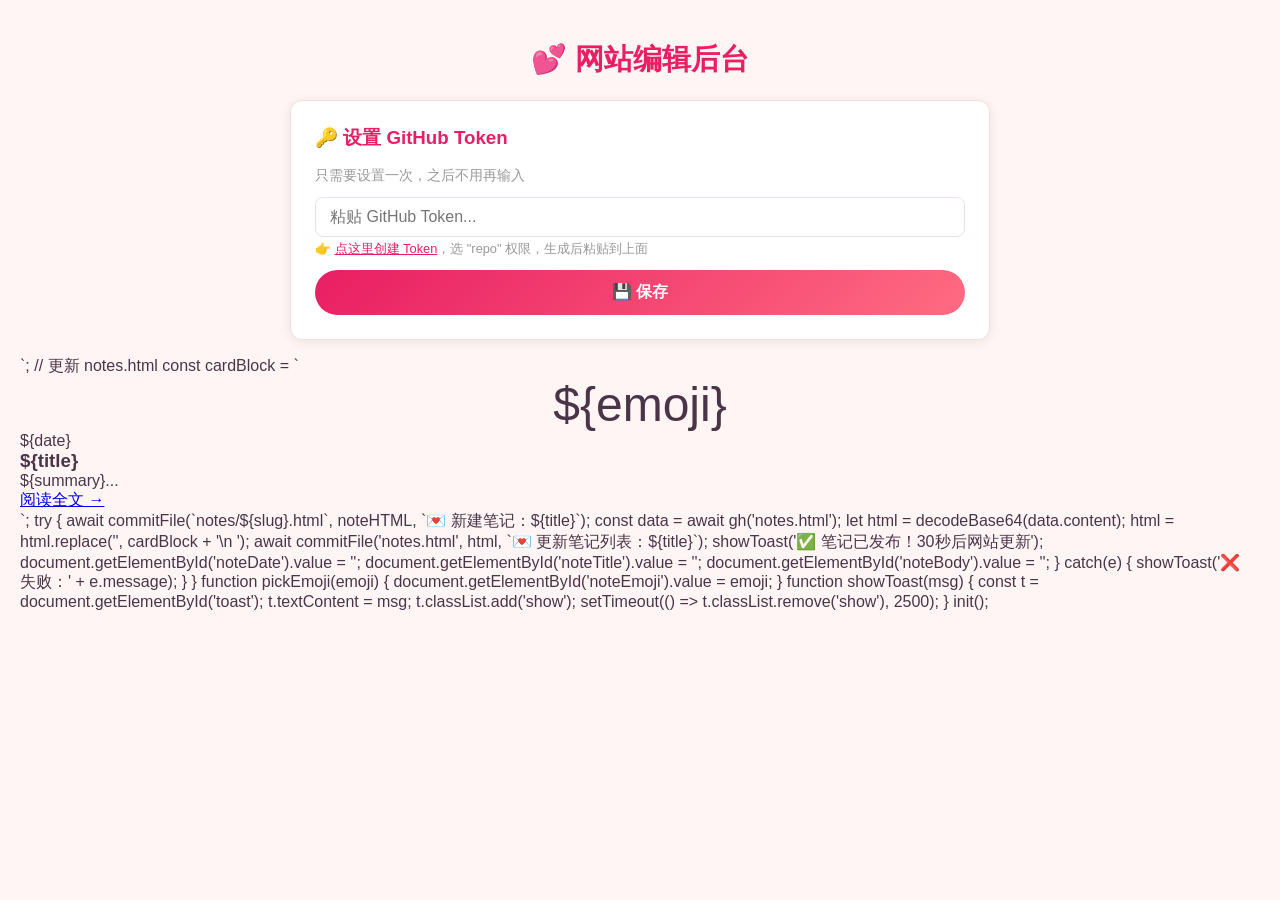
==== admin.html @ 6e0bbe56 "添加在线编辑后台" ====
<!DOCTYPE html>
<html lang="zh-CN" data-theme="light">
<head>
  <meta charset="UTF-8">
  <meta name="viewport" content="width=device-width, initial-scale=1.0">
  <title>💕 编辑后台 - Love Story</title>
  <style>
    :root {
      --rose: #e91e63; --bg: #fff5f5; --white: #fff; --text: #4a3548;
      --border: #f0e0e0; --shadow: 0 2px 12px rgba(0,0,0,0.08);
      --radius: 12px;
    }
    * { box-sizing: border-box; margin: 0; padding: 0; }
    body {
      font-family: -apple-system, "PingFang SC", sans-serif;
      background: var(--bg); color: var(--text);
      min-height: 100vh; padding: 20px;
    }
    .container { max-width: 700px; margin: 0 auto; }
    h1 { text-align: center; color: var(--rose); margin: 20px 0; font-size: 1.8rem; }
    .card {
      background: var(--white); border-radius: var(--radius);
      padding: 24px; margin-bottom: 16px;
      box-shadow: var(--shadow); border: 1px solid var(--border);
    }
    .card h3 { margin-bottom: 16px; color: var(--rose); }
    label { display: block; font-weight: 600; margin: 12px 0 4px; font-size: 0.9rem; }
    input, textarea {
      width: 100%; padding: 10px 14px; border: 1px solid var(--border);
      border-radius: 8px; font-size: 1rem; font-family: inherit;
      transition: border 0.2s;
    }
    input:focus, textarea:focus { outline: none; border-color: var(--rose); }
    textarea { resize: vertical; min-height: 120px; }
    .btn {
      background: linear-gradient(135deg, #e91e63, #ff6b81);
      color: #fff; border: none; padding: 12px 28px;
      border-radius: 25px; font-size: 1rem; font-weight: 600;
      cursor: pointer; margin-top: 12px; width: 100%;
      font-family: inherit;
    }
    .btn:active { transform: scale(0.98); }
    .toast {
      position: fixed; bottom: 24px; left: 50%; transform: translateX(-50%);
      background: #333; color: #fff; padding: 12px 24px;
      border-radius: 25px; font-size: 0.9rem; z-index: 999;
      opacity: 0; transition: opacity 0.3s;
    }
    .toast.show { opacity: 1; }
    .token-section { text-align: center; }
    .token-section input { text-align: center; }
    .tab-bar { display: flex; gap: 8px; margin-bottom: 16px; }
    .tab {
      flex: 1; padding: 10px; text-align: center;
      border: 1px solid var(--border); border-radius: 20px;
      cursor: pointer; font-size: 0.9rem; background: var(--white);
      font-family: inherit;
    }
    .tab.active { background: var(--rose); color: #fff; border-color: var(--rose); }
    .emoji-pick { display: flex; gap: 4px; flex-wrap: wrap; margin-top: 6px; }
    .emoji-pick span {
      font-size: 1.5rem; cursor: pointer; padding: 4px;
      border-radius: 8px; transition: 0.2s;
    }
    .emoji-pick span:hover { background: var(--bg); }
    .note-item, .story-item {
      background: var(--bg); border-radius: 8px; padding: 12px; margin: 8px 0;
      display: flex; justify-content: space-between; align-items: center;
      border: 1px solid var(--border);
    }
    .delete-btn {
      background: none; border: none; color: #e91e63;
      cursor: pointer; font-size: 1.2rem; padding: 4px 8px;
    }
    .hint { color: #999; font-size: 0.8rem; margin-top: 4px; }
  </style>
</head>
<body>
  <div class="container">
    <h1>💕 网站编辑后台</h1>

    <!-- Token 登录 -->
    <div class="card" id="tokenSection">
      <h3>🔑 设置 GitHub Token</h3>
      <p style="font-size:0.85rem;color:#999;margin-bottom:12px;">只需要设置一次，之后不用再输入</p>
      <input type="password" id="tokenInput" placeholder="粘贴 GitHub Token...">
      <p class="hint">
        👉 <a href="https://github.com/settings/tokens/new?scopes=repo&description=love-story-admin" target="_blank" style="color:#e91e63;">点这里创建 Token</a>，选 "repo" 权限，生成后粘贴到上面
      </p>
      <button class="btn" onclick="saveToken()">💾 保存</button>
    </div>

    <!-- 标签切换 -->
    <div class="tab-bar" id="tabBar" style="display:none;">
      <button class="tab active" onclick="switchTab('story')">📖 故事时刻</button>
      <button class="tab" onclick="switchTab('note')">💌 恋爱笔记</button>
    </div>

    <!-- 故事编辑器 -->
    <div class="card" id="storyEditor" style="display:none;">
      <h3>📖 添加故事时刻</h3>
      <label>日期</label>
      <input type="text" id="storyDate" placeholder="如：2026年6月28日">
      <label>标题</label>
      <input type="text" id="storyTitle" placeholder="如：我们在一起了">
      <label>内容</label>
      <textarea id="storyBody" placeholder="写一段描述..."></textarea>
      <button class="btn" onclick="addStory()">➕ 添加到故事线</button>
      <div id="storyList"></div>
    </div>

    <!-- 笔记编辑器 -->
    <div class="card" id="noteEditor" style="display:none;">
      <h3>💌 写恋爱笔记</h3>
      <label>日期</label>
      <input type="text" id="noteDate" placeholder="如：2026年7月1日">
      <label>标题</label>
      <input type="text" id="noteTitle" placeholder="如：第一次约会">
      <label>封面 Emoji</label>
      <div class="emoji-pick">
        <span onclick="pickEmoji('💌')">💌</span>
        <span onclick="pickEmoji('💝')">💝</span>
        <span onclick="pickEmoji('💕')">💕</span>
        <span onclick="pickEmoji('💖')">💖</span>
        <span onclick="pickEmoji('🌷')">🌷</span>
        <span onclick="pickEmoji('🌸')">🌸</span>
        <span onclick="pickEmoji('🌹')">🌹</span>
        <span onclick="pickEmoji('💗')">💗</span>
        <span onclick="pickEmoji('✨')">✨</span>
        <span onclick="pickEmoji('🩷')">🩷</span>
        <span onclick="pickEmoji('🌊')">🌊</span>
        <span onclick="pickEmoji('🎂')">🎂</span>
      </div>
      <input type="text" id="noteEmoji" value="💌" style="margin-top:4px;">
      <label>内容</label>
      <textarea id="noteBody" placeholder="写下你想说的话...&#10;&#10;提示：空一行分段，第一行是封面摘要"></textarea>
      <button class="btn" onclick="addNote()">➕ 发布笔记</button>
      <div id="noteList"></div>
    </div>

    <div class="toast" id="toast"></div>
  </div>

  <script>
    const REPO = 'zlsky-rooter/love-story';
    const BRANCH = 'main';
    let token = '';
    let currentTab = 'story';

    // --- 初始化 ---
    function init() {
      token = localStorage.getItem('gh_token') || '';
      if (token) {
        document.getElementById('tokenSection').style.display = 'none';
        document.getElementById('tabBar').style.display = 'flex';
        switchTab('story');
      }
    }

    function saveToken() {
      token = document.getElementById('tokenInput').value.trim();
      if (!token) return showToast('请粘贴 Token');
      localStorage.setItem('gh_token', token);
      document.getElementById('tokenSection').style.display = 'none';
      document.getElementById('tabBar').style.display = 'flex';
      switchTab('story');
      showToast('✅ Token 已保存！');
    }

    function switchTab(tab) {
      currentTab = tab;
      document.querySelectorAll('.tab').forEach(t => t.classList.remove('active'));
      event.target.classList.add('active');
      document.getElementById('storyEditor').style.display = tab === 'story' ? '' : 'none';
      document.getElementById('noteEditor').style.display = tab === 'note' ? '' : 'none';
      if (tab === 'story') loadStories();
      else loadNotes();
    }

    // --- GitHub API ---
    async function gh(path) {
      const res = await fetch(`https://api.github.com/repos/${REPO}/contents/${path}`, {
        headers: { Authorization: `token ${token}`, Accept: 'application/vnd.github.v3+json' }
      });
      if (!res.ok) throw new Error(await res.text());
      return res.json();
    }

    function decodeBase64(str) { return decodeURIComponent(atob(str).split('').map(c => '%' + ('00' + c.charCodeAt(0).toString(16)).slice(-2)).join('')); }

    async function commitFile(path, content, message) {
      let sha = undefined;
      try { const f = await gh(path); sha = f.sha; } catch(e) {}
      const body = {
        message, content: btoa(unescape(encodeURIComponent(content))), branch: BRANCH
      };
      if (sha) body.sha = sha;
      await fetch(`https://api.github.com/repos/${REPO}/contents/${path}`, {
        method: 'PUT', headers: { Authorization: `token ${token}`, 'Content-Type': 'application/json' },
        body: JSON.stringify(body)
      });
    }

    // --- 故事时间线 ---
    async function loadStories() {
      const list = document.getElementById('storyList');
      try {
        const data = await gh('story.html');
        const html = decodeBase64(data.content);
        list.innerHTML = '<p style="margin-top:16px;color:#999;">✅ 已加载故事页面</p>';
      } catch(e) {
        list.innerHTML = '<p style="margin-top:16px;color:red;">❌ 加载失败</p>';
      }
    }

    async function addStory() {
      const date = document.getElementById('storyDate').value.trim();
      const title = document.getElementById('storyTitle').value.trim();
      const body = document.getElementById('storyBody').value.trim();
      if (!date || !title || !body) return showToast('请填写完整');

      const item = `
    <div class="timeline-item">
      <div class="timeline-dot"></div>
      <div class="timeline-content">
        <div class="timeline-date">${date}</div>
        <h3>${title}</h3>
        <p>${body}</p>
      </div>
    </div>`;

      try {
        const data = await gh('story.html');
        let html = decodeBase64(data.content);
        html = html.replace('<!-- 🔧 在这里添加新的故事时刻 -->', item + '\n    <!-- 🔧 在这里添加新的故事时刻 -->');
        await commitFile('story.html', html, `📖 添加故事：${title}`);
        showToast('✅ 故事已发布！30秒后网站更新');
        document.getElementById('storyDate').value = '';
        document.getElementById('storyTitle').value = '';
        document.getElementById('storyBody').value = '';
      } catch(e) {
        showToast('❌ 失败：' + e.message);
      }
    }

    // --- 恋爱笔记 ---
    async function loadNotes() {
      try {
        const data = await gh('notes.html');
        showToast('✅ 已连接');
      } catch(e) {}
    }

    async function addNote() {
      const date = document.getElementById('noteDate').value.trim();
      const title = document.getElementById('noteTitle').value.trim();
      const emoji = document.getElementById('noteEmoji').value.trim() || '💌';
      const body = document.getElementById('noteBody').value.trim();
      if (!date || !title || !body) return showToast('请填写完整');

      const slug = title.replace(/[^a-zA-Z0-9一-龥]/g, '-');
      const summary = body.split('\n')[0].substring(0, 80);
      const color1 = '#ffd1d1', color2 = '#f48fb1';

      // 创建笔记 HTML
      const noteHTML = `<!DOCTYPE html>
<html lang="zh-CN" data-theme="light">
<head>
  <meta charset="UTF-8">
  <meta name="viewport" content="width=device-width, initial-scale=1.0">
  <title>${title} - Love Story</title>
  <link rel="icon" href="data:image/svg+xml,<svg xmlns='http://www.w3.org/2000/svg' viewBox='0 0 100 100'><text y='.9em' font-size='90'>💕</text></svg>">
  <link rel="stylesheet" href="../css/style.css">
</head>
<body>
  <div id="hearts-container" class="hearts-container"></div>
  <nav class="navbar">
    <div class="navbar-inner">
      <a href="../index.html" class="nav-brand"><span class="heart">💕</span> Love Story</a>
      <button class="nav-toggle" aria-label="菜单">☰</button>
      <ul class="nav-links">
        <li><a href="../index.html">🏠 首页</a></li>
        <li><a href="../story.html">📖 我们的故事</a></li>
        <li><a href="../gallery.html">📸 照片墙</a></li>
        <li><a href="../notes.html">💌 恋爱笔记</a></li>
        <li><button class="theme-btn"><span class="theme-icon">🌙</span></button></li>
      </ul>
    </div>
  </nav>
  <article class="article">
    <a href="../notes.html" class="article-back">← 返回笔记列表</a>
    <header class="article-header">
      <h1>${title}</h1>
      <div class="article-date">${date}</div>
    </header>
    <div class="article-body">
${body.split('\n').map(line => line.trim() ? `<p>${line}</p>` : '').join('\n')}
    </div>
  </article>
  <footer class="footer"><p>Made with <span class="heart">💕</span> for the one I love</p></footer>
  <script src="../js/main.js"></script>
</body>
</html>`;

      // 更新 notes.html
      const cardBlock = `
    <article class="note-card">
      <div class="note-card-cover" style="background: linear-gradient(135deg, ${color1}, ${color2}); display: flex; align-items: center; justify-content: center; font-size: 3rem;">${emoji}</div>
      <div class="note-card-body">
        <div class="note-card-date">${date}</div>
        <h3>${title}</h3>
        <p>${summary}...</p>
        <a href="notes/${slug}.html" class="read-more">阅读全文 →</a>
      </div>
    </article>`;

      try {
        await commitFile(`notes/${slug}.html`, noteHTML, `💌 新建笔记：${title}`);
        const data = await gh('notes.html');
        let html = decodeBase64(data.content);
        html = html.replace('<!-- 🔧 在这里添加新的笔记卡片 -->', cardBlock + '\n    <!-- 🔧 在这里添加新的笔记卡片 -->');
        await commitFile('notes.html', html, `💌 更新笔记列表：${title}`);
        showToast('✅ 笔记已发布！30秒后网站更新');
        document.getElementById('noteDate').value = '';
        document.getElementById('noteTitle').value = '';
        document.getElementById('noteBody').value = '';
      } catch(e) {
        showToast('❌ 失败：' + e.message);
      }
    }

    function pickEmoji(emoji) {
      document.getElementById('noteEmoji').value = emoji;
    }

    function showToast(msg) {
      const t = document.getElementById('toast');
      t.textContent = msg; t.classList.add('show');
      setTimeout(() => t.classList.remove('show'), 2500);
    }

    init();
  </script>
</body>
</html>
---- css/style.css ----
/* ========================================
   恋爱纪念网站 - Love Story
   系统字体栈，无外部依赖，国内可访问
   ======================================== */

/* --- CSS 变量 --- */
:root {
  --rose: #e91e63;
  --rose-light: #f48fb1;
  --rose-dark: #c2185b;
  --coral: #ff6b81;
  --peach: #ffd1d1;
  --bg-warm: #fff5f5;
  --bg-cream: #fffaf7;
  --white: #ffffff;
  --text: #4a3548;
  --text-light: #7a6b78;
  --text-muted: #a898a5;
  --border: #f0e0e0;
  --shadow: 0 4px 20px rgba(233, 30, 99, 0.1);
  --shadow-hover: 0 8px 30px rgba(233, 30, 99, 0.18);
  --radius: 16px;
  --radius-sm: 10px;
  --max-width: 960px;
  --transition: 0.3s cubic-bezier(0.4, 0, 0.2, 1);

  /* 暗色模式 */
  --dark-bg: #1a1218;
  --dark-surface: #2d1b2e;
  --dark-text: #e8d5e0;
  --dark-text-light: #c4a8b8;
  --dark-border: #3d2a38;
}

[data-theme="dark"] {
  --bg-warm: var(--dark-bg);
  --bg-cream: var(--dark-surface);
  --white: var(--dark-surface);
  --text: var(--dark-text);
  --text-light: var(--dark-text-light);
  --text-muted: #8a7a85;
  --border: var(--dark-border);
  --shadow: 0 4px 20px rgba(0, 0, 0, 0.3);
  --shadow-hover: 0 8px 30px rgba(0, 0, 0, 0.4);
}

/* --- 基础重置 --- */
*, *::before, *::after {
  box-sizing: border-box;
  margin: 0;
  padding: 0;
}

html {
  scroll-behavior: smooth;
}

body {
  font-family:
    -apple-system, BlinkMacSystemFont,
    "Segoe UI", "PingFang SC", "Microsoft YaHei",
    "Hiragino Sans GB", "WenQuanYi Micro Hei",
    "Noto Sans SC", sans-serif;
  background-color: var(--bg-warm);
  color: var(--text);
  line-height: 1.8;
  min-height: 100vh;
  transition: background-color var(--transition), color var(--transition);
}

a {
  color: var(--rose);
  text-decoration: none;
  transition: color var(--transition);
}

a:hover {
  color: var(--rose-dark);
}

img {
  max-width: 100%;
  height: auto;
  display: block;
}

/* --- 导航栏 --- */
.navbar {
  background: var(--white);
  border-bottom: 1px solid var(--border);
  position: sticky;
  top: 0;
  z-index: 100;
  backdrop-filter: blur(12px);
  transition: background var(--transition), border-color var(--transition);
}

.navbar-inner {
  max-width: var(--max-width);
  margin: 0 auto;
  padding: 0 24px;
  display: flex;
  align-items: center;
  justify-content: space-between;
  height: 60px;
}

.nav-brand {
  font-size: 1.25rem;
  font-weight: 700;
  color: var(--rose);
  display: flex;
  align-items: center;
  gap: 8px;
}

.nav-brand .heart {
  display: inline-block;
  animation: heartbeat 1.5s ease-in-out infinite;
}

@keyframes heartbeat {
  0%, 100% { transform: scale(1); }
  15% { transform: scale(1.25); }
  30% { transform: scale(1); }
  45% { transform: scale(1.25); }
  60% { transform: scale(1); }
}

.nav-links {
  display: flex;
  list-style: none;
  gap: 8px;
}

.nav-links a {
  padding: 8px 16px;
  border-radius: 20px;
  color: var(--text-light);
  font-size: 0.95rem;
  font-weight: 500;
  transition: all var(--transition);
}

.nav-links a:hover,
.nav-links a.active {
  color: var(--rose);
  background: var(--peach);
}

.nav-toggle {
  display: none;
  background: none;
  border: none;
  color: var(--text);
  font-size: 1.5rem;
  cursor: pointer;
  padding: 4px;
}

/* 主题切换按钮 */
.theme-btn {
  background: none;
  border: 1px solid var(--border);
  border-radius: 50%;
  width: 36px;
  height: 36px;
  display: flex;
  align-items: center;
  justify-content: center;
  cursor: pointer;
  font-size: 1.1rem;
  transition: all var(--transition);
  margin-left: 8px;
  color: var(--text);
}

.theme-btn:hover {
  border-color: var(--rose);
  background: var(--peach);
}

/* --- 通用容器 --- */
.container {
  max-width: var(--max-width);
  margin: 0 auto;
  padding: 0 24px;
}

/* --- 按钮 --- */
.btn {
  display: inline-flex;
  align-items: center;
  gap: 8px;
  padding: 12px 28px;
  border-radius: 30px;
  font-size: 1rem;
  font-weight: 600;
  border: none;
  cursor: pointer;
  transition: all var(--transition);
  font-family: inherit;
}

.btn-primary {
  background: linear-gradient(135deg, var(--rose), var(--coral));
  color: #fff;
  box-shadow: 0 4px 15px rgba(233, 30, 99, 0.35);
}

.btn-primary:hover {
  transform: translateY(-2px);
  box-shadow: 0 6px 20px rgba(233, 30, 99, 0.45);
}

.btn-outline {
  background: transparent;
  border: 2px solid var(--rose);
  color: var(--rose);
}

.btn-outline:hover {
  background: var(--rose);
  color: #fff;
}

/* --- 首页 Hero --- */
.hero {
  text-align: center;
  padding: 80px 24px 60px;
  position: relative;
  overflow: hidden;
}

.hero::before {
  content: '';
  position: absolute;
  top: -50%;
  left: -50%;
  width: 200%;
  height: 200%;
  background: radial-gradient(
    circle at 30% 50%,
    rgba(255, 107, 129, 0.08) 0%,
    transparent 50%
  ),
  radial-gradient(
    circle at 70% 50%,
    rgba(233, 30, 99, 0.06) 0%,
    transparent 50%
  );
  animation: heroGlow 8s ease-in-out infinite alternate;
  pointer-events: none;
}

@keyframes heroGlow {
  0% { transform: translate(0, 0) rotate(0deg); }
  100% { transform: translate(2%, 1%) rotate(3deg); }
}

.hero-content {
  position: relative;
  z-index: 1;
}

.hero-icon {
  font-size: 4rem;
  margin-bottom: 20px;
  animation: float 3s ease-in-out infinite;
}

@keyframes float {
  0%, 100% { transform: translateY(0); }
  50% { transform: translateY(-15px); }
}

.hero h1 {
  font-size: clamp(2rem, 5vw, 3.2rem);
  font-weight: 800;
  background: linear-gradient(135deg, var(--rose), var(--coral));
  -webkit-background-clip: text;
  -webkit-text-fill-color: transparent;
  background-clip: text;
  margin-bottom: 12px;
  line-height: 1.3;
}

.hero-subtitle {
  font-size: 1.1rem;
  color: var(--text-light);
  margin-bottom: 32px;
}

/* 倒计时 */
.countdown {
  display: flex;
  justify-content: center;
  gap: 20px;
  margin: 36px 0;
  flex-wrap: wrap;
}

.countdown-item {
  background: var(--white);
  border-radius: var(--radius);
  padding: 20px 16px;
  min-width: 90px;
  box-shadow: var(--shadow);
  transition: all var(--transition);
}

.countdown-item:hover {
  transform: translateY(-4px);
  box-shadow: var(--shadow-hover);
}

.countdown-number {
  font-size: 2.5rem;
  font-weight: 800;
  color: var(--rose);
  line-height: 1;
}

.countdown-label {
  font-size: 0.85rem;
  color: var(--text-muted);
  margin-top: 6px;
}

.love-days {
  font-size: 1.1rem;
  color: var(--text-light);
  margin-top: 8px;
}

.love-days strong {
  color: var(--rose);
  font-size: 1.4rem;
}

/* --- 页面标题 --- */
.page-header {
  text-align: center;
  padding: 60px 24px 20px;
}

.page-header h1 {
  font-size: 2.2rem;
  font-weight: 800;
  color: var(--text);
  margin-bottom: 8px;
}

.page-header p {
  color: var(--text-light);
  font-size: 1.05rem;
}

/* --- 时间线 --- */
.timeline {
  position: relative;
  padding: 40px 0;
}

.timeline::before {
  content: '';
  position: absolute;
  left: 50%;
  transform: translateX(-50%);
  top: 0;
  bottom: 0;
  width: 2px;
  background: linear-gradient(to bottom, var(--rose-light), var(--peach), var(--rose-light));
  border-radius: 1px;
}

.timeline-item {
  display: flex;
  align-items: flex-start;
  margin-bottom: 48px;
  position: relative;
}

.timeline-item:nth-child(odd) {
  flex-direction: row;
}

.timeline-item:nth-child(even) {
  flex-direction: row-reverse;
}

.timeline-dot {
  position: absolute;
  left: 50%;
  transform: translateX(-50%);
  width: 16px;
  height: 16px;
  background: var(--rose);
  border-radius: 50%;
  border: 4px solid var(--bg-warm);
  z-index: 1;
  top: 28px;
}

.timeline-content {
  width: calc(50% - 40px);
  background: var(--white);
  border-radius: var(--radius);
  padding: 24px;
  box-shadow: var(--shadow);
  transition: all var(--transition);
}

.timeline-content:hover {
  box-shadow: var(--shadow-hover);
  transform: translateY(-2px);
}

.timeline-date {
  font-size: 0.85rem;
  color: var(--rose);
  font-weight: 700;
  margin-bottom: 8px;
}

.timeline-content h3 {
  font-size: 1.2rem;
  margin-bottom: 8px;
  color: var(--text);
}

.timeline-content p {
  color: var(--text-light);
  font-size: 0.95rem;
}

/* --- 照片墙 --- */
.gallery-filter {
  display: flex;
  justify-content: center;
  gap: 12px;
  margin: 24px 0 36px;
  flex-wrap: wrap;
}

.filter-btn {
  padding: 8px 20px;
  border-radius: 20px;
  border: 1px solid var(--border);
  background: var(--white);
  color: var(--text-light);
  font-size: 0.9rem;
  cursor: pointer;
  transition: all var(--transition);
  font-family: inherit;
}

.filter-btn:hover,
.filter-btn.active {
  background: var(--rose);
  color: #fff;
  border-color: var(--rose);
}

.gallery-grid {
  display: grid;
  grid-template-columns: repeat(auto-fill, minmax(280px, 1fr));
  gap: 20px;
  padding: 0 24px 60px;
}

.gallery-item {
  border-radius: var(--radius);
  overflow: hidden;
  cursor: pointer;
  position: relative;
  aspect-ratio: 4/3;
  box-shadow: var(--shadow);
  transition: all var(--transition);
  background: var(--border);
}

.gallery-item:hover {
  transform: scale(1.03);
  box-shadow: var(--shadow-hover);
}

.gallery-item img {
  width: 100%;
  height: 100%;
  object-fit: cover;
  transition: transform 0.5s;
}

.gallery-item:hover img {
  transform: scale(1.1);
}

.gallery-caption {
  position: absolute;
  bottom: 0;
  left: 0;
  right: 0;
  padding: 16px;
  background: linear-gradient(transparent, rgba(0,0,0,0.6));
  color: #fff;
  font-size: 0.9rem;
  opacity: 0;
  transition: opacity var(--transition);
}

.gallery-item:hover .gallery-caption {
  opacity: 1;
}

/* Lightbox */
.lightbox {
  display: none;
  position: fixed;
  top: 0;
  left: 0;
  right: 0;
  bottom: 0;
  background: rgba(0, 0, 0, 0.9);
  z-index: 1000;
  align-items: center;
  justify-content: center;
  cursor: pointer;
}

.lightbox.active {
  display: flex;
}

.lightbox img {
  max-width: 90vw;
  max-height: 90vh;
  border-radius: 4px;
}

.lightbox-close {
  position: absolute;
  top: 20px;
  right: 24px;
  color: #fff;
  font-size: 2rem;
  cursor: pointer;
  z-index: 1001;
  background: none;
  border: none;
}

/* --- 文章卡片 --- */
.notes-grid {
  display: grid;
  grid-template-columns: repeat(auto-fill, minmax(300px, 1fr));
  gap: 24px;
  padding: 24px 24px 60px;
}

.note-card {
  background: var(--white);
  border-radius: var(--radius);
  overflow: hidden;
  box-shadow: var(--shadow);
  transition: all var(--transition);
}

.note-card:hover {
  transform: translateY(-4px);
  box-shadow: var(--shadow-hover);
}

.note-card-cover {
  width: 100%;
  height: 200px;
  object-fit: cover;
  background: linear-gradient(135deg, var(--peach), var(--rose-light));
}

.note-card-body {
  padding: 20px;
}

.note-card-date {
  font-size: 0.8rem;
  color: var(--text-muted);
  margin-bottom: 6px;
}

.note-card h3 {
  font-size: 1.15rem;
  margin-bottom: 8px;
  color: var(--text);
}

.note-card p {
  color: var(--text-light);
  font-size: 0.9rem;
  display: -webkit-box;
  -webkit-line-clamp: 3;
  -webkit-box-orient: vertical;
  overflow: hidden;
}

.note-card .read-more {
  display: inline-block;
  margin-top: 12px;
  color: var(--rose);
  font-weight: 600;
  font-size: 0.9rem;
}

/* --- 文章详情页 --- */
.article {
  max-width: 720px;
  margin: 0 auto;
  padding: 40px 24px 80px;
}

.article-header {
  text-align: center;
  margin-bottom: 40px;
}

.article-header h1 {
  font-size: 2rem;
  font-weight: 800;
  margin-bottom: 12px;
  color: var(--text);
}

.article-date {
  color: var(--text-muted);
  font-size: 0.9rem;
}

.article-body {
  font-size: 1.05rem;
  line-height: 2;
  color: var(--text);
}

.article-body h2 {
  font-size: 1.5rem;
  margin: 36px 0 16px;
  color: var(--rose);
}

.article-body h3 {
  font-size: 1.2rem;
  margin: 28px 0 12px;
}

.article-body p {
  margin-bottom: 16px;
}

.article-body img {
  border-radius: var(--radius);
  margin: 24px auto;
  box-shadow: var(--shadow);
}

.article-body ul, .article-body ol {
  margin: 12px 0 16px 24px;
}

.article-body li {
  margin-bottom: 8px;
}

.article-body blockquote {
  border-left: 4px solid var(--rose-light);
  padding: 12px 20px;
  margin: 20px 0;
  background: var(--bg-cream);
  border-radius: 0 var(--radius-sm) var(--radius-sm) 0;
  color: var(--text-light);
  font-style: italic;
}

.article-back {
  display: inline-flex;
  align-items: center;
  gap: 6px;
  color: var(--rose);
  font-weight: 600;
  margin-bottom: 24px;
  font-size: 0.95rem;
}

/* --- 页脚 --- */
.footer {
  text-align: center;
  padding: 24px;
  color: var(--text-muted);
  font-size: 0.85rem;
  border-top: 1px solid var(--border);
}

.footer .heart {
  color: var(--rose);
  animation: heartbeat 1.5s ease-in-out infinite;
  display: inline-block;
}

/* --- 空状态 --- */
.empty-state {
  text-align: center;
  padding: 60px 24px;
  color: var(--text-muted);
}

.empty-state .icon {
  font-size: 4rem;
  margin-bottom: 16px;
  opacity: 0.5;
}

.empty-state h3 {
  font-size: 1.3rem;
  margin-bottom: 8px;
  color: var(--text-light);
}

.empty-state p {
  font-size: 0.95rem;
}

/* --- 粒子特效（爱心飘落） --- */
.hearts-container {
  position: fixed;
  top: 0;
  left: 0;
  width: 100%;
  height: 100%;
  pointer-events: none;
  z-index: 0;
}

.heart-particle {
  position: absolute;
  font-size: 1.2rem;
  animation: heartFall linear forwards;
  opacity: 0.6;
}

@keyframes heartFall {
  0% {
    transform: translateY(-10vh) rotate(0deg) scale(1);
    opacity: 0.8;
  }
  100% {
    transform: translateY(110vh) rotate(360deg) scale(0.3);
    opacity: 0;
  }
}

/* --- 响应式 --- */
@media (max-width: 768px) {
  .nav-links {
    display: none;
    position: absolute;
    top: 60px;
    left: 0;
    right: 0;
    background: var(--white);
    flex-direction: column;
    padding: 16px;
    border-bottom: 1px solid var(--border);
    box-shadow: var(--shadow);
  }

  .nav-links.open {
    display: flex;
  }

  .nav-toggle {
    display: block;
  }

  /* 移动端时间线改为左侧对齐 */
  .timeline::before {
    left: 20px;
  }

  .timeline-item,
  .timeline-item:nth-child(even) {
    flex-direction: row;
  }

  .timeline-dot {
    left: 20px;
  }

  .timeline-content {
    width: calc(100% - 50px);
    margin-left: 50px;
  }

  .countdown {
    gap: 10px;
  }

  .countdown-item {
    min-width: 70px;
    padding: 14px 10px;
  }

  .countdown-number {
    font-size: 1.8rem;
  }

  .gallery-grid {
    grid-template-columns: repeat(auto-fill, minmax(160px, 1fr));
    gap: 12px;
  }

  .notes-grid {
    grid-template-columns: 1fr;
    padding: 16px;
  }

  .hero {
    padding: 48px 16px 40px;
  }
}
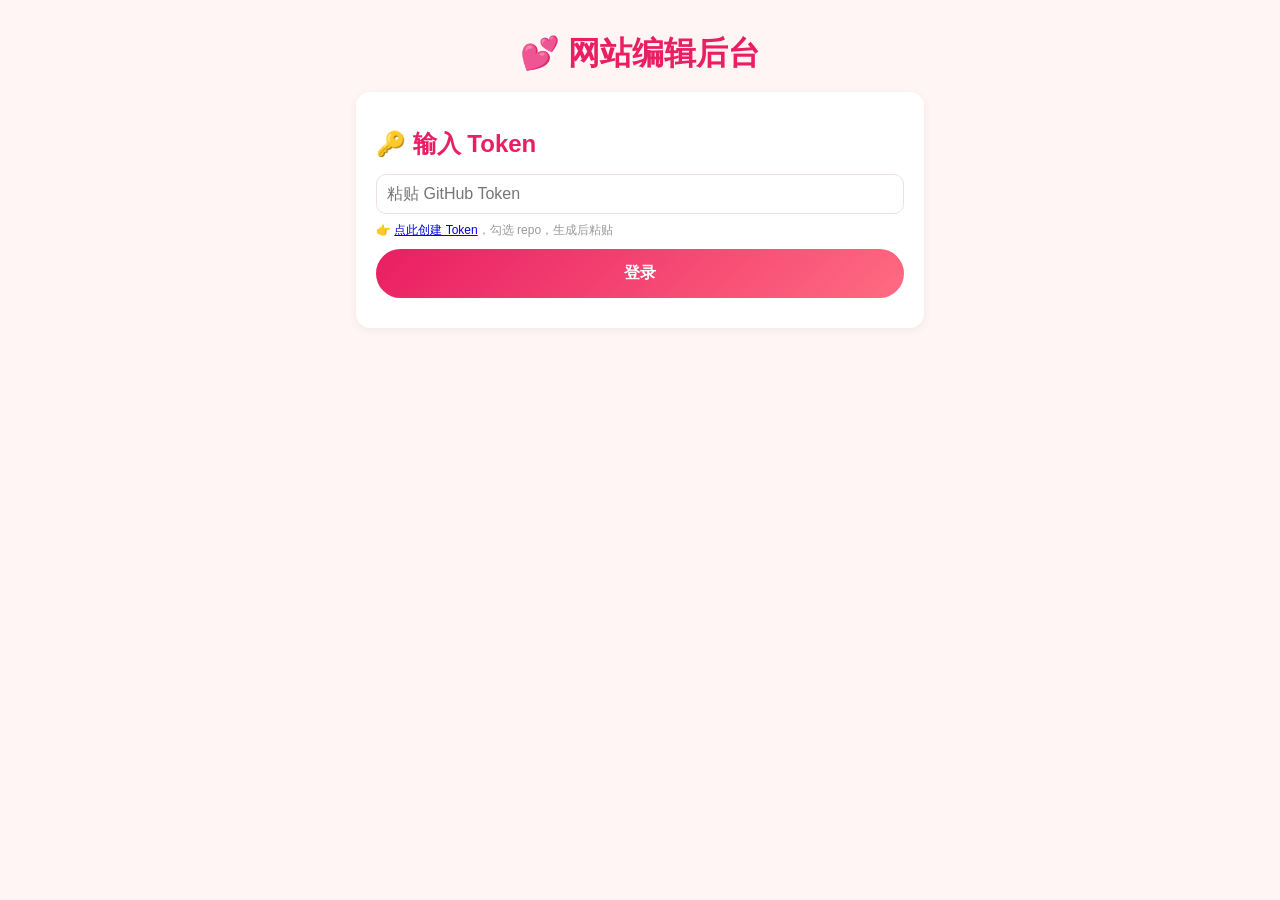
==== commit 5cc0d269: "重写编辑后台，修复保存问题" ====
--- a/admin.html
+++ b/admin.html
@@ -1,345 +1,152 @@
 <!DOCTYPE html>
-<html lang="zh-CN" data-theme="light">
+<html lang="zh-CN">
 <head>
-  <meta charset="UTF-8">
-  <meta name="viewport" content="width=device-width, initial-scale=1.0">
-  <title>💕 编辑后台 - Love Story</title>
-  <style>
-    :root {
-      --rose: #e91e63; --bg: #fff5f5; --white: #fff; --text: #4a3548;
-      --border: #f0e0e0; --shadow: 0 2px 12px rgba(0,0,0,0.08);
-      --radius: 12px;
-    }
-    * { box-sizing: border-box; margin: 0; padding: 0; }
-    body {
-      font-family: -apple-system, "PingFang SC", sans-serif;
-      background: var(--bg); color: var(--text);
-      min-height: 100vh; padding: 20px;
-    }
-    .container { max-width: 700px; margin: 0 auto; }
-    h1 { text-align: center; color: var(--rose); margin: 20px 0; font-size: 1.8rem; }
-    .card {
-      background: var(--white); border-radius: var(--radius);
-      padding: 24px; margin-bottom: 16px;
-      box-shadow: var(--shadow); border: 1px solid var(--border);
-    }
-    .card h3 { margin-bottom: 16px; color: var(--rose); }
-    label { display: block; font-weight: 600; margin: 12px 0 4px; font-size: 0.9rem; }
-    input, textarea {
-      width: 100%; padding: 10px 14px; border: 1px solid var(--border);
-      border-radius: 8px; font-size: 1rem; font-family: inherit;
-      transition: border 0.2s;
-    }
-    input:focus, textarea:focus { outline: none; border-color: var(--rose); }
-    textarea { resize: vertical; min-height: 120px; }
-    .btn {
-      background: linear-gradient(135deg, #e91e63, #ff6b81);
-      color: #fff; border: none; padding: 12px 28px;
-      border-radius: 25px; font-size: 1rem; font-weight: 600;
-      cursor: pointer; margin-top: 12px; width: 100%;
-      font-family: inherit;
-    }
-    .btn:active { transform: scale(0.98); }
-    .toast {
-      position: fixed; bottom: 24px; left: 50%; transform: translateX(-50%);
-      background: #333; color: #fff; padding: 12px 24px;
-      border-radius: 25px; font-size: 0.9rem; z-index: 999;
-      opacity: 0; transition: opacity 0.3s;
-    }
-    .toast.show { opacity: 1; }
-    .token-section { text-align: center; }
-    .token-section input { text-align: center; }
-    .tab-bar { display: flex; gap: 8px; margin-bottom: 16px; }
-    .tab {
-      flex: 1; padding: 10px; text-align: center;
-      border: 1px solid var(--border); border-radius: 20px;
-      cursor: pointer; font-size: 0.9rem; background: var(--white);
-      font-family: inherit;
-    }
-    .tab.active { background: var(--rose); color: #fff; border-color: var(--rose); }
-    .emoji-pick { display: flex; gap: 4px; flex-wrap: wrap; margin-top: 6px; }
-    .emoji-pick span {
-      font-size: 1.5rem; cursor: pointer; padding: 4px;
-      border-radius: 8px; transition: 0.2s;
-    }
-    .emoji-pick span:hover { background: var(--bg); }
-    .note-item, .story-item {
-      background: var(--bg); border-radius: 8px; padding: 12px; margin: 8px 0;
-      display: flex; justify-content: space-between; align-items: center;
-      border: 1px solid var(--border);
-    }
-    .delete-btn {
-      background: none; border: none; color: #e91e63;
-      cursor: pointer; font-size: 1.2rem; padding: 4px 8px;
-    }
-    .hint { color: #999; font-size: 0.8rem; margin-top: 4px; }
-  </style>
+<meta charset="UTF-8">
+<meta name="viewport" content="width=device-width, initial-scale=1.0">
+<title>编辑后台 - Love Story</title>
+<style>
+*{box-sizing:border-box;margin:0;padding:0}
+body{font-family:-apple-system,"PingFang SC",sans-serif;background:#fff5f5;color:#4a3548;padding:16px;max-width:600px;margin:0 auto}
+h1{text-align:center;color:#e91e63;margin:16px 0}
+h2{color:#e91e63;margin:16px 0 8px}
+input,textarea{width:100%;padding:10px;border:1px solid #f0e0e0;border-radius:10px;font-size:16px;margin:6px 0;font-family:inherit}
+textarea{min-height:100px;resize:vertical}
+button{width:100%;padding:14px;background:linear-gradient(135deg,#e91e63,#ff6b81);color:#fff;border:none;border-radius:25px;font-size:16px;font-weight:600;margin:10px 0;cursor:pointer}
+button:active{opacity:.8}
+.card{background:#fff;border-radius:14px;padding:20px;margin:12px 0;box-shadow:0 2px 10px rgba(0,0,0,.06)}
+.msg{padding:12px;border-radius:10px;text-align:center;margin:8px 0;display:none}
+.msg-ok{background:#e8f5e9;color:#2e7d32}
+.msg-err{background:#ffebee;color:#c62828}
+small{color:#999;font-size:12px}
+</style>
 </head>
 <body>
-  <div class="container">
-    <h1>💕 网站编辑后台</h1>
 
-    <!-- Token 登录 -->
-    <div class="card" id="tokenSection">
-      <h3>🔑 设置 GitHub Token</h3>
-      <p style="font-size:0.85rem;color:#999;margin-bottom:12px;">只需要设置一次，之后不用再输入</p>
-      <input type="password" id="tokenInput" placeholder="粘贴 GitHub Token...">
-      <p class="hint">
-        👉 <a href="https://github.com/settings/tokens/new?scopes=repo&description=love-story-admin" target="_blank" style="color:#e91e63;">点这里创建 Token</a>，选 "repo" 权限，生成后粘贴到上面
-      </p>
-      <button class="btn" onclick="saveToken()">💾 保存</button>
-    </div>
+<h1>💕 网站编辑后台</h1>
 
-    <!-- 标签切换 -->
-    <div class="tab-bar" id="tabBar" style="display:none;">
-      <button class="tab active" onclick="switchTab('story')">📖 故事时刻</button>
-      <button class="tab" onclick="switchTab('note')">💌 恋爱笔记</button>
-    </div>
+<div class="card" id="loginBox">
+  <h2>🔑 输入 Token</h2>
+  <input type="password" id="tokenInput" placeholder="粘贴 GitHub Token">
+  <small>👉 <a href="https://github.com/settings/tokens/new?scopes=repo&description=love" target="_blank">点此创建 Token</a>，勾选 repo，生成后粘贴</small>
+  <button onclick="doLogin()">登录</button>
+</div>
 
-    <!-- 故事编辑器 -->
-    <div class="card" id="storyEditor" style="display:none;">
-      <h3>📖 添加故事时刻</h3>
-      <label>日期</label>
-      <input type="text" id="storyDate" placeholder="如：2026年6月28日">
-      <label>标题</label>
-      <input type="text" id="storyTitle" placeholder="如：我们在一起了">
-      <label>内容</label>
-      <textarea id="storyBody" placeholder="写一段描述..."></textarea>
-      <button class="btn" onclick="addStory()">➕ 添加到故事线</button>
-      <div id="storyList"></div>
-    </div>
+<div id="editorBox" style="display:none">
 
-    <!-- 笔记编辑器 -->
-    <div class="card" id="noteEditor" style="display:none;">
-      <h3>💌 写恋爱笔记</h3>
-      <label>日期</label>
-      <input type="text" id="noteDate" placeholder="如：2026年7月1日">
-      <label>标题</label>
-      <input type="text" id="noteTitle" placeholder="如：第一次约会">
-      <label>封面 Emoji</label>
-      <div class="emoji-pick">
-        <span onclick="pickEmoji('💌')">💌</span>
-        <span onclick="pickEmoji('💝')">💝</span>
-        <span onclick="pickEmoji('💕')">💕</span>
-        <span onclick="pickEmoji('💖')">💖</span>
-        <span onclick="pickEmoji('🌷')">🌷</span>
-        <span onclick="pickEmoji('🌸')">🌸</span>
-        <span onclick="pickEmoji('🌹')">🌹</span>
-        <span onclick="pickEmoji('💗')">💗</span>
-        <span onclick="pickEmoji('✨')">✨</span>
-        <span onclick="pickEmoji('🩷')">🩷</span>
-        <span onclick="pickEmoji('🌊')">🌊</span>
-        <span onclick="pickEmoji('🎂')">🎂</span>
-      </div>
-      <input type="text" id="noteEmoji" value="💌" style="margin-top:4px;">
-      <label>内容</label>
-      <textarea id="noteBody" placeholder="写下你想说的话...&#10;&#10;提示：空一行分段，第一行是封面摘要"></textarea>
-      <button class="btn" onclick="addNote()">➕ 发布笔记</button>
-      <div id="noteList"></div>
-    </div>
-
-    <div class="toast" id="toast"></div>
+  <h2>📖 添加故事时刻</h2>
+  <div class="card">
+    <input type="text" id="sDate" placeholder="日期，如 2026年6月28日">
+    <input type="text" id="sTitle" placeholder="标题，如 我们在一起了">
+    <textarea id="sBody" placeholder="写一段描述..."></textarea>
+    <button onclick="addStory()">➕ 发布故事</button>
+    <div id="sMsg" class="msg"></div>
   </div>
 
-  <script>
-    const REPO = 'zlsky-rooter/love-story';
-    const BRANCH = 'main';
-    let token = '';
-    let currentTab = 'story';
+  <h2>💌 写恋爱笔记</h2>
+  <div class="card">
+    <input type="text" id="nDate" placeholder="日期，如 2026年7月1日">
+    <input type="text" id="nTitle" placeholder="标题，如 第一次约会">
+    <input type="text" id="nEmoji" placeholder="封面 emoji" value="💌" maxlength="2">
+    <textarea id="nBody" placeholder="写下你想说的话..."></textarea>
+    <button onclick="addNote()">➕ 发布笔记</button>
+    <div id="nMsg" class="msg"></div>
+  </div>
 
-    // --- 初始化 ---
-    function init() {
-      token = localStorage.getItem('gh_token') || '';
-      if (token) {
-        document.getElementById('tokenSection').style.display = 'none';
-        document.getElementById('tabBar').style.display = 'flex';
-        switchTab('story');
-      }
-    }
+</div>
 
-    function saveToken() {
-      token = document.getElementById('tokenInput').value.trim();
-      if (!token) return showToast('请粘贴 Token');
-      localStorage.setItem('gh_token', token);
-      document.getElementById('tokenSection').style.display = 'none';
-      document.getElementById('tabBar').style.display = 'flex';
-      switchTab('story');
-      showToast('✅ Token 已保存！');
-    }
+<script>
+var TOKEN = localStorage.gh_token || '';
+var REPO = 'zlsky-rooter/love-story';
 
-    function switchTab(tab) {
-      currentTab = tab;
-      document.querySelectorAll('.tab').forEach(t => t.classList.remove('active'));
-      event.target.classList.add('active');
-      document.getElementById('storyEditor').style.display = tab === 'story' ? '' : 'none';
-      document.getElementById('noteEditor').style.display = tab === 'note' ? '' : 'none';
-      if (tab === 'story') loadStories();
-      else loadNotes();
-    }
+if (TOKEN) { showEditor(); }
 
-    // --- GitHub API ---
-    async function gh(path) {
-      const res = await fetch(`https://api.github.com/repos/${REPO}/contents/${path}`, {
-        headers: { Authorization: `token ${token}`, Accept: 'application/vnd.github.v3+json' }
-      });
-      if (!res.ok) throw new Error(await res.text());
-      return res.json();
-    }
+function doLogin() {
+  var t = document.getElementById('tokenInput').value.trim();
+  if (!t) return alert('请粘贴 Token');
+  TOKEN = t;
+  localStorage.gh_token = t;
+  showEditor();
+}
 
-    function decodeBase64(str) { return decodeURIComponent(atob(str).split('').map(c => '%' + ('00' + c.charCodeAt(0).toString(16)).slice(-2)).join('')); }
+function showEditor() {
+  document.getElementById('loginBox').style.display = 'none';
+  document.getElementById('editorBox').style.display = 'block';
+}
 
-    async function commitFile(path, content, message) {
-      let sha = undefined;
-      try { const f = await gh(path); sha = f.sha; } catch(e) {}
-      const body = {
-        message, content: btoa(unescape(encodeURIComponent(content))), branch: BRANCH
-      };
-      if (sha) body.sha = sha;
-      await fetch(`https://api.github.com/repos/${REPO}/contents/${path}`, {
-        method: 'PUT', headers: { Authorization: `token ${token}`, 'Content-Type': 'application/json' },
-        body: JSON.stringify(body)
-      });
-    }
+async function ghAPI(path, method, body) {
+  var opts = { method: method || 'GET', headers: { Authorization: 'token ' + TOKEN } };
+  if (body) { opts.headers['Content-Type'] = 'application/json'; opts.body = JSON.stringify(body); }
+  var res = await fetch('https://api.github.com/repos/' + REPO + '/contents/' + path, opts);
+  if (!res.ok) { var err = await res.json(); throw new Error(err.message || '请求失败'); }
+  return res.json();
+}
 
-    // --- 故事时间线 ---
-    async function loadStories() {
-      const list = document.getElementById('storyList');
-      try {
-        const data = await gh('story.html');
-        const html = decodeBase64(data.content);
-        list.innerHTML = '<p style="margin-top:16px;color:#999;">✅ 已加载故事页面</p>';
-      } catch(e) {
-        list.innerHTML = '<p style="margin-top:16px;color:red;">❌ 加载失败</p>';
-      }
-    }
+async function commitFile(path, content, msg) {
+  var sha = null;
+  try { var f = await ghAPI(path); sha = f.sha; } catch(e) {}
+  var body = { message: msg, content: btoa(unescape(encodeURIComponent(content))), branch: 'main' };
+  if (sha) body.sha = sha;
+  return ghAPI(path, 'PUT', body);
+}
 
-    async function addStory() {
-      const date = document.getElementById('storyDate').value.trim();
-      const title = document.getElementById('storyTitle').value.trim();
-      const body = document.getElementById('storyBody').value.trim();
-      if (!date || !title || !body) return showToast('请填写完整');
+function show(id, ok, text) {
+  var el = document.getElementById(id);
+  el.style.display = 'block';
+  el.className = 'msg ' + (ok ? 'msg-ok' : 'msg-err');
+  el.textContent = text;
+  setTimeout(function() { el.style.display = 'none'; }, 3000);
+}
 
-      const item = `
-    <div class="timeline-item">
-      <div class="timeline-dot"></div>
-      <div class="timeline-content">
-        <div class="timeline-date">${date}</div>
-        <h3>${title}</h3>
-        <p>${body}</p>
-      </div>
-    </div>`;
+async function addStory() {
+  var date = document.getElementById('sDate').value.trim();
+  var title = document.getElementById('sTitle').value.trim();
+  var body = document.getElementById('sBody').value.trim();
+  if (!date || !title || !body) return show('sMsg', false, '请填写完整');
 
-      try {
-        const data = await gh('story.html');
-        let html = decodeBase64(data.content);
-        html = html.replace('<!-- 🔧 在这里添加新的故事时刻 -->', item + '\n    <!-- 🔧 在这里添加新的故事时刻 -->');
-        await commitFile('story.html', html, `📖 添加故事：${title}`);
-        showToast('✅ 故事已发布！30秒后网站更新');
-        document.getElementById('storyDate').value = '';
-        document.getElementById('storyTitle').value = '';
-        document.getElementById('storyBody').value = '';
-      } catch(e) {
-        showToast('❌ 失败：' + e.message);
-      }
-    }
+  var item = '\n    <div class="timeline-item">\n      <div class="timeline-dot"></div>\n      <div class="timeline-content">\n        <div class="timeline-date">' + date + '</div>\n        <h3>' + title + '</h3>\n        <p>' + body + '</p>\n      </div>\n    </div>';
 
-    // --- 恋爱笔记 ---
-    async function loadNotes() {
-      try {
-        const data = await gh('notes.html');
-        showToast('✅ 已连接');
-      } catch(e) {}
-    }
+  try {
+    var data = await ghAPI('story.html');
+    var html = decodeURIComponent(atob(data.content).split('').map(function(c) { return '%' + ('00' + c.charCodeAt(0).toString(16)).slice(-2); }).join(''));
+    html = html.replace('<!-- 🔧 在这里添加新的故事时刻 -->', item + '\n    <!-- 🔧 在这里添加新的故事时刻 -->');
+    await commitFile('story.html', html, '📖 ' + title);
+    show('sMsg', true, '✅ 故事已发布！30秒后网站更新');
+    document.getElementById('sDate').value = '';
+    document.getElementById('sTitle').value = '';
+    document.getElementById('sBody').value = '';
+  } catch(e) {
+    show('sMsg', false, '❌ ' + e.message);
+  }
+}
 
-    async function addNote() {
-      const date = document.getElementById('noteDate').value.trim();
-      const title = document.getElementById('noteTitle').value.trim();
-      const emoji = document.getElementById('noteEmoji').value.trim() || '💌';
-      const body = document.getElementById('noteBody').value.trim();
-      if (!date || !title || !body) return showToast('请填写完整');
+async function addNote() {
+  var date = document.getElementById('nDate').value.trim();
+  var title = document.getElementById('nTitle').value.trim();
+  var emoji = document.getElementById('nEmoji').value.trim() || '💌';
+  var body = document.getElementById('nBody').value.trim();
+  if (!date || !title || !body) return show('nMsg', false, '请填写完整');
 
-      const slug = title.replace(/[^a-zA-Z0-9一-龥]/g, '-');
-      const summary = body.split('\n')[0].substring(0, 80);
-      const color1 = '#ffd1d1', color2 = '#f48fb1';
+  var slug = title.replace(/[^a-zA-Z0-9一-龥]/g, '-');
+  var summary = body.split('\n')[0].substring(0, 80);
 
-      // 创建笔记 HTML
-      const noteHTML = `<!DOCTYPE html>
-<html lang="zh-CN" data-theme="light">
-<head>
-  <meta charset="UTF-8">
-  <meta name="viewport" content="width=device-width, initial-scale=1.0">
-  <title>${title} - Love Story</title>
-  <link rel="icon" href="data:image/svg+xml,<svg xmlns='http://www.w3.org/2000/svg' viewBox='0 0 100 100'><text y='.9em' font-size='90'>💕</text></svg>">
-  <link rel="stylesheet" href="../css/style.css">
-</head>
-<body>
-  <div id="hearts-container" class="hearts-container"></div>
-  <nav class="navbar">
-    <div class="navbar-inner">
-      <a href="../index.html" class="nav-brand"><span class="heart">💕</span> Love Story</a>
-      <button class="nav-toggle" aria-label="菜单">☰</button>
-      <ul class="nav-links">
-        <li><a href="../index.html">🏠 首页</a></li>
-        <li><a href="../story.html">📖 我们的故事</a></li>
-        <li><a href="../gallery.html">📸 照片墙</a></li>
-        <li><a href="../notes.html">💌 恋爱笔记</a></li>
-        <li><button class="theme-btn"><span class="theme-icon">🌙</span></button></li>
-      </ul>
-    </div>
-  </nav>
-  <article class="article">
-    <a href="../notes.html" class="article-back">← 返回笔记列表</a>
-    <header class="article-header">
-      <h1>${title}</h1>
-      <div class="article-date">${date}</div>
-    </header>
-    <div class="article-body">
-${body.split('\n').map(line => line.trim() ? `<p>${line}</p>` : '').join('\n')}
-    </div>
-  </article>
-  <footer class="footer"><p>Made with <span class="heart">💕</span> for the one I love</p></footer>
-  <script src="../js/main.js"></script>
-</body>
-</html>`;
+  var noteHTML = '<!DOCTYPE html>\n<html lang="zh-CN" data-theme="light">\n<head>\n  <meta charset="UTF-8">\n  <meta name="viewport" content="width=device-width, initial-scale=1.0">\n  <title>' + title + ' - Love Story</title>\n  <link rel="icon" href="data:image/svg+xml,<svg xmlns=\'http://www.w3.org/2000/svg\' viewBox=\'0 0 100 100\'><text y=\'.9em\' font-size=\'90\'>💕</text></svg>">\n  <link rel="stylesheet" href="../css/style.css">\n</head>\n<body>\n  <div id="hearts-container" class="hearts-container"></div>\n  <nav class="navbar">\n    <div class="navbar-inner">\n      <a href="../index.html" class="nav-brand"><span class="heart">💕</span> Love Story</a>\n      <button class="nav-toggle" aria-label="菜单">☰</button>\n      <ul class="nav-links">\n        <li><a href="../index.html">🏠 首页</a></li>\n        <li><a href="../story.html">📖 我们的故事</a></li>\n        <li><a href="../gallery.html">📸 照片墙</a></li>\n        <li><a href="../notes.html">💌 恋爱笔记</a></li>\n        <li><button class="theme-btn"><span class="theme-icon">🌙</span></button></li>\n      </ul>\n    </div>\n  </nav>\n  <article class="article">\n    <a href="../notes.html" class="article-back">← 返回笔记列表</a>\n    <header class="article-header">\n      <h1>' + title + '</h1>\n      <div class="article-date">' + date + '</div>\n    </header>\n    <div class="article-body">\n' + body.split('\n').map(function(l) { return l.trim() ? '<p>' + l + '</p>' : ''; }).join('\n') + '\n    </div>\n  </article>\n  <footer class="footer"><p>Made with <span class="heart">💕</span> for the one I love</p></footer>\n  <script src="../js/main.js"><\/script>\n</body>\n</html>';
 
-      // 更新 notes.html
-      const cardBlock = `
-    <article class="note-card">
-      <div class="note-card-cover" style="background: linear-gradient(135deg, ${color1}, ${color2}); display: flex; align-items: center; justify-content: center; font-size: 3rem;">${emoji}</div>
-      <div class="note-card-body">
-        <div class="note-card-date">${date}</div>
-        <h3>${title}</h3>
-        <p>${summary}...</p>
-        <a href="notes/${slug}.html" class="read-more">阅读全文 →</a>
-      </div>
-    </article>`;
+  var card = '\n    <article class="note-card">\n      <div class="note-card-cover" style="background: linear-gradient(135deg, #ffd1d1, #f48fb1); display: flex; align-items: center; justify-content: center; font-size: 3rem;">' + emoji + '</div>\n      <div class="note-card-body">\n        <div class="note-card-date">' + date + '</div>\n        <h3>' + title + '</h3>\n        <p>' + summary + '...</p>\n        <a href="notes/' + slug + '.html" class="read-more">阅读全文 →</a>\n      </div>\n    </article>';
 
-      try {
-        await commitFile(`notes/${slug}.html`, noteHTML, `💌 新建笔记：${title}`);
-        const data = await gh('notes.html');
-        let html = decodeBase64(data.content);
-        html = html.replace('<!-- 🔧 在这里添加新的笔记卡片 -->', cardBlock + '\n    <!-- 🔧 在这里添加新的笔记卡片 -->');
-        await commitFile('notes.html', html, `💌 更新笔记列表：${title}`);
-        showToast('✅ 笔记已发布！30秒后网站更新');
-        document.getElementById('noteDate').value = '';
-        document.getElementById('noteTitle').value = '';
-        document.getElementById('noteBody').value = '';
-      } catch(e) {
-        showToast('❌ 失败：' + e.message);
-      }
-    }
-
-    function pickEmoji(emoji) {
-      document.getElementById('noteEmoji').value = emoji;
-    }
-
-    function showToast(msg) {
-      const t = document.getElementById('toast');
-      t.textContent = msg; t.classList.add('show');
-      setTimeout(() => t.classList.remove('show'), 2500);
-    }
-
-    init();
-  </script>
+  try {
+    await commitFile('notes/' + slug + '.html', noteHTML, '💌 ' + title);
+    var data = await ghAPI('notes.html');
+    var html = decodeURIComponent(atob(data.content).split('').map(function(c) { return '%' + ('00' + c.charCodeAt(0).toString(16)).slice(-2); }).join(''));
+    html = html.replace('<!-- 🔧 在这里添加新的笔记卡片 -->', card + '\n    <!-- 🔧 在这里添加新的笔记卡片 -->');
+    await commitFile('notes.html', html, '💌 更新笔记列表: ' + title);
+    show('nMsg', true, '✅ 笔记已发布！30秒后网站更新');
+    document.getElementById('nDate').value = '';
+    document.getElementById('nTitle').value = '';
+    document.getElementById('nBody').value = '';
+  } catch(e) {
+    show('nMsg', false, '❌ ' + e.message);
+  }
+}
+</script>
 </body>
 </html>
